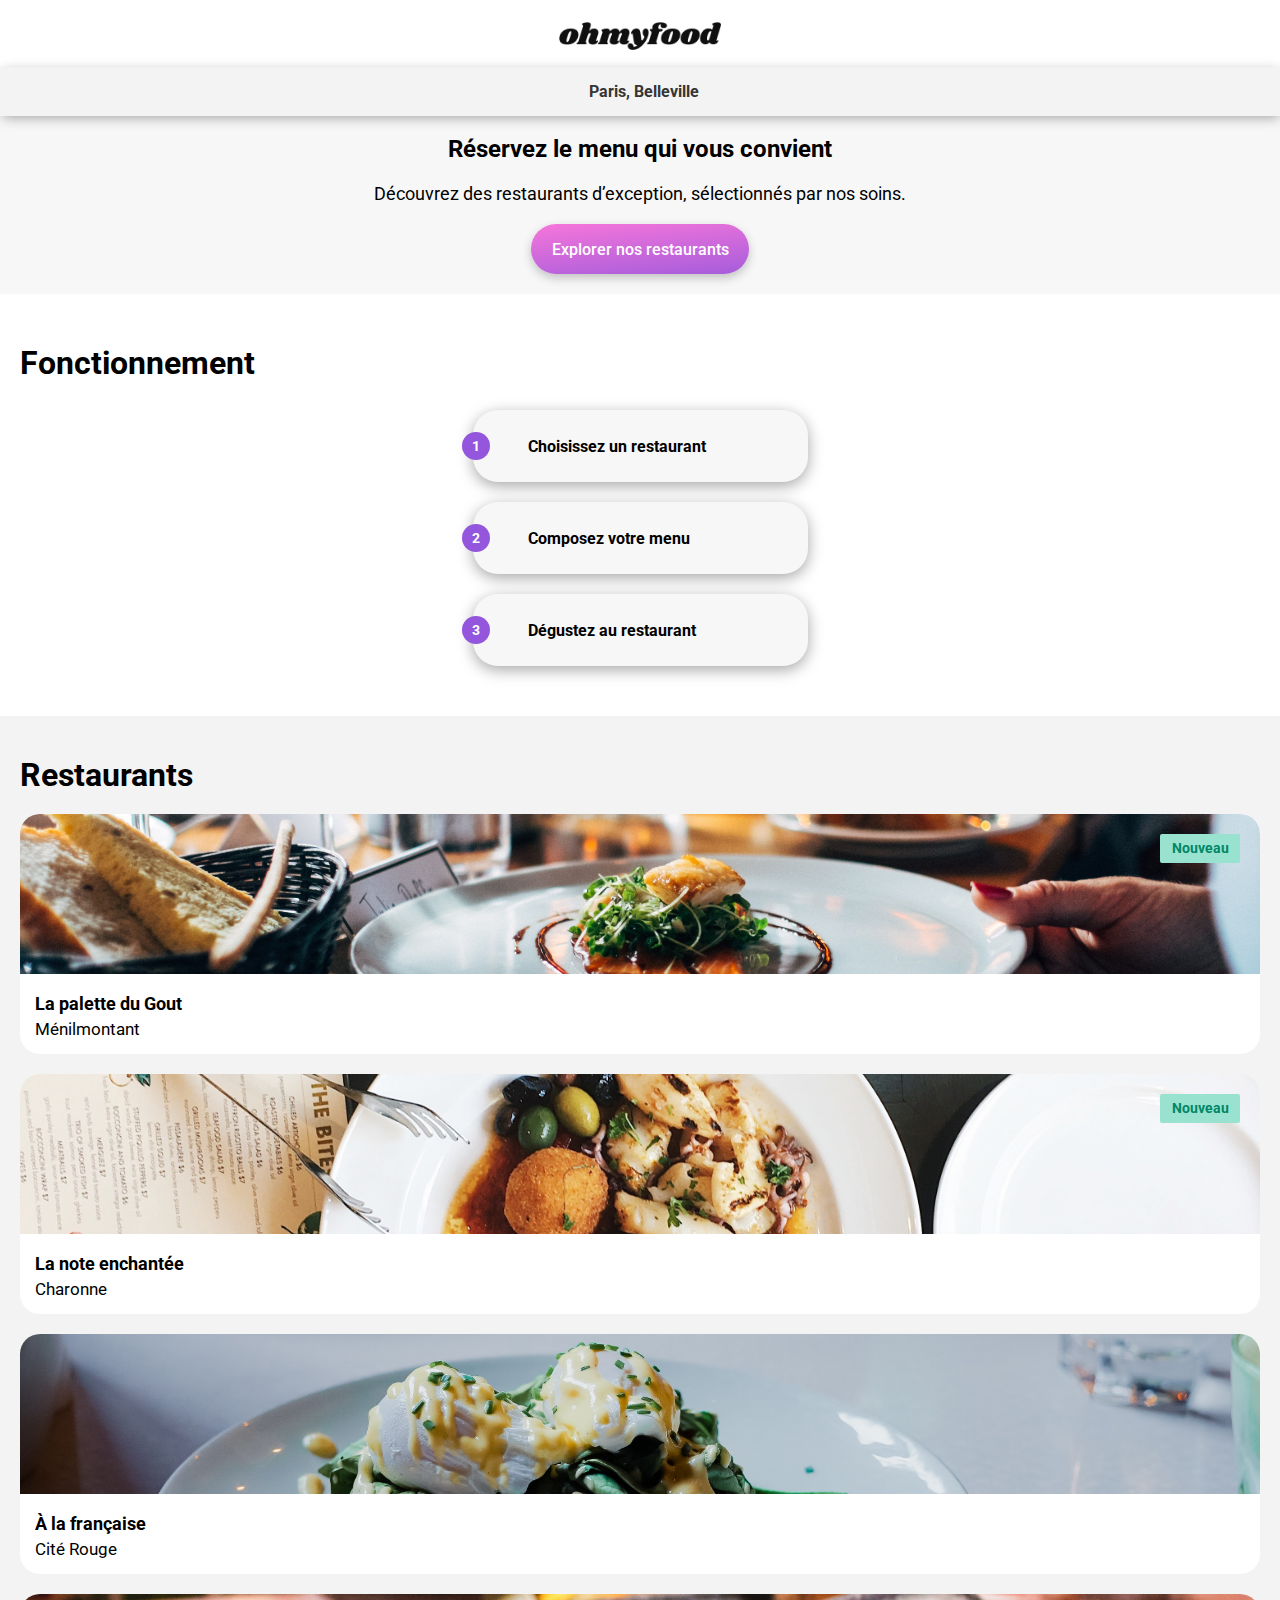
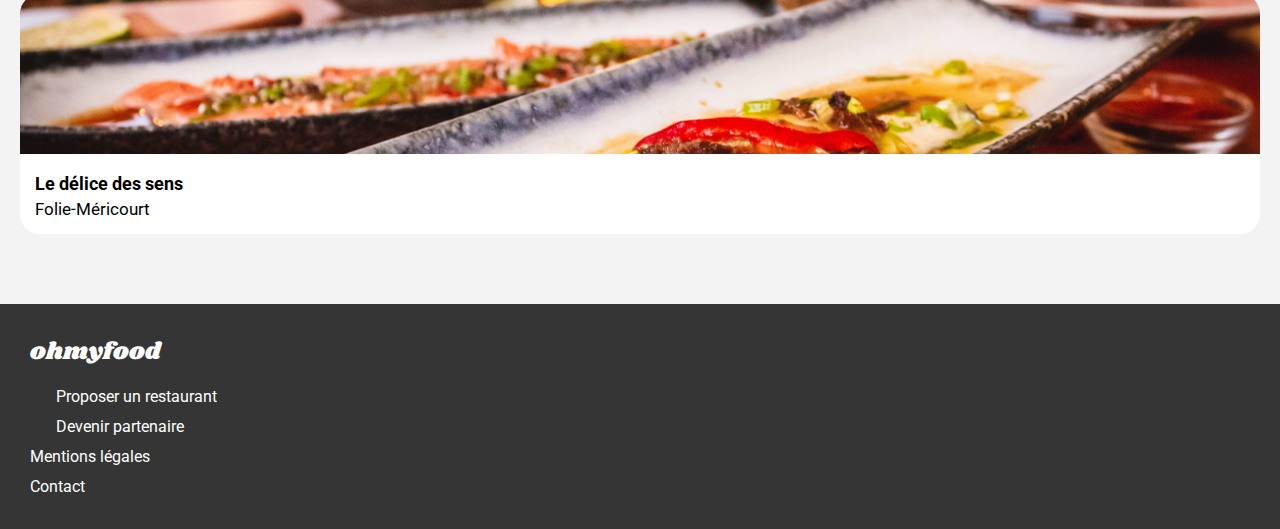
==== index.html @ 86fee74d "Ajout effet checkbox sur les coeurs" ====
<!DOCTYPE html>
<html lang="fr">

<head>
    <meta charset="UTF-8">
    <meta name="viewport" content="width=device-width, initial-scale=1.0">
    <link rel="stylesheet" href="/sass/style.css">
    <title>Accueil - Ohmyfood</title>
    <link rel="preconnect" href="https://fonts.googleapis.com">
    <link rel="preconnect" href="https://fonts.gstatic.com" crossorigin>
    <link href="https://fonts.googleapis.com/css2?family=Raleway:wght@400;500;700&display=swap" rel="stylesheet">
    <link href="https://fonts.googleapis.com/css2?family=Roboto:wght@400;500;700&display=swap" rel="stylesheet">
    <link href="https://fonts.googleapis.com/css2?family=Shrikhand&display=swap" rel="stylesheet">
    <link rel="stylesheet" href="https://cdnjs.cloudflare.com/ajax/libs/font-awesome/6.2.1/css/all.min.css"
          integrity="sha512-MV7K8+y+gLIBoVD59lQIYicR65iaqukzvf/nwasF0nqhPay5w/9lJmVM2hMDcnK1OnMGCdVK+iQrJ7lzPJQd1w=="
          crossorigin="anonymous" referrerpolicy="no-referrer">
</head>

<body>
    <header>
        <div class="header__logo">
            <img src="/assets/images/logo/ohmyfood.png" alt="Logo OhMyFood">
        </div>
        <div class="header__location">
            <i class="fas fa-map-marker-alt"></i>
            <p>Paris, Belleville</p>
        </div>
    </header>

    <main>
        <div class="main__presentation">
            <section>
                <h1>Réservez le menu qui vous convient</h1>
                <p>Découvrez des restaurants d’exception, sélectionnés par nos soins.</p>
                <button class="button">Explorer nos restaurants</button>
            </section>
        </div>

        <div class="main-fonctionnement">
            <section>
                <h1 class="main-fonctionnement__h1">Fonctionnement</h1>
                <div class="main-fonctionnement__cards">
                    <div class="main-fonctionnement__card">
                        <div class="circle">1</div>
                        <i class="fas fa-mobile-alt"></i>
                        Choisissez un restaurant
                    </div>
                    <div class="main-fonctionnement__card">
                        <div class="circle">2</div>
                        <i class="fas fa-list-ul"></i>
                        Composez votre menu
                    </div>
                    <div class="main-fonctionnement__card">
                        <div class="circle">3</div>
                        <i class="fas fa-store"></i>
                        Dégustez au restaurant
                    </div>
                </div>
            </section>
        </div>

        <div class="main-restaurants">
            <section>
                <h1 class="main-restaurants__h1">Restaurants</h1>
                <div class="main-restaurants__cards">
        
                    <!-- Carte 1 -->
                    <div class="main-restaurants__card">
                        <img class="main-restaurants__img"
                             src="/assets/images/restaurants/jay-wennington-N_Y88TWmGwA-unsplash.jpg"
                             alt="La palette du Gout">
                        <div class="main-restaurants__text">
                            <h2>La palette du Gout</h2>
                            <p>Ménilmontant</p>
                            <div class="main-restaurants__heart">
                                <input type="checkbox" id="heart1" class="heart-checkbox">
                                <label for="heart1">
                                    <i class="fa-regular fa-heart heart-empty"></i>
                                    <i class="fa-solid fa-heart heart-full"></i>
                                </label>
                            </div>
                        </div>
                        <div class="main-restaurants__new">
                            Nouveau
                        </div>
                    </div>
        
                    <!-- Carte 2 -->
                    <div class="main-restaurants__card">
                        <img class="main-restaurants__img"
                             src="/assets/images/restaurants/stil-u2Lp8tXIcjw-unsplash.jpg"
                             alt="La note enchantée">
                        <div class="main-restaurants__text">
                            <h2>La note enchantée</h2>
                            <p>Charonne</p>
                            <div class="main-restaurants__heart">
                                <input type="checkbox" id="heart2" class="heart-checkbox">
                                <label for="heart2">
                                    <i class="fa-regular fa-heart heart-empty"></i>
                                    <i class="fa-solid fa-heart heart-full"></i>
                                </label>
                            </div>
                        </div>
                        <div class="main-restaurants__new">
                            Nouveau
                        </div>
                    </div>
        
                    <!-- Carte 3 -->
                    <div class="main-restaurants__card">
                        <img class="main-restaurants__img"
                             src="/assets/images/restaurants/toa-heftiba-DQKerTsQwi0-unsplash.jpg"
                             alt="À la française">
                        <div class="main-restaurants__text">
                            <h2>À la française</h2>
                            <p>Cité Rouge</p>
                            <div class="main-restaurants__heart">
                                <input type="checkbox" id="heart3" class="heart-checkbox">
                                <label for="heart3">
                                    <i class="fa-regular fa-heart heart-empty"></i>
                                    <i class="fa-solid fa-heart heart-full"></i>
                                </label>
                            </div>
                        </div>
                    </div>
        
                    <!-- Carte 4 -->
                    <div class="main-restaurants__card">
                        <img class="main-restaurants__img"
                             src="/assets/images/restaurants/louis-hansel-shotsoflouis-qNBGVyOCY8Q-unsplash.jpg"
                             alt="Le délice des sens">
                        <div class="main-restaurants__text">
                            <h2>Le délice des sens</h2>
                            <p>Folie-Méricourt</p>
                            <div class="main-restaurants__heart">
                                <input type="checkbox" id="heart4" class="heart-checkbox">
                                <label for="heart4">
                                    <i class="fa-regular fa-heart heart-empty"></i>
                                    <i class="fa-solid fa-heart heart-full"></i>
                                </label>
                            </div>
                        </div>
                    </div>
        
                </div>
            </section>
        </div>
        
        
        </div>
    </main>

    <footer>
        <div class="footer-container">
            <h3 class="footer-title">ohmyfood</h3>
            <a href="#"><i class="footer__icon fas fa-utensils"></i>Proposer un restaurant</a>
            <a href="#"><i class="footer__icon fas fa-hands-helping"></i>Devenir partenaire</a>
            <a href="#">Mentions légales</a>
            <a href="mailto:contact@ohmyfood.com">Contact</a>
        </div>
    </footer>

</body>

</html>
---- sass/style.css ----
* {
  font-family: "Roboto", sans-serif;
  box-sizing: border-box;
  margin: 0;
  padding: 0;
}

body {
  background-color: #ffffff;
}

header {
  background-color: #ffffff;
  display: flex;
  justify-content: center;
  align-items: center;
  height: 100px;
  flex-direction: column;
  margin-top: 15px;
}
header .header__logo img {
  width: 162px;
  height: 44px;
  -o-object-fit: contain;
     object-fit: contain;
  margin-bottom: 5px;
}
header .header__location {
  background-color: #F3F3F3;
  text-align: center;
  padding: 15px 0;
  width: 100%;
  box-shadow: 1px 3px 12px -2px rgba(0, 0, 0, 0.38);
  gap: 8px;
  display: flex;
  justify-content: center;
  align-items: center;
}
header .header__location i {
  font-size: 18px;
  color: #353535;
}
header .header__location p {
  font-size: 16px;
  font-weight: bold;
  color: #353535;
}

main {
  background-color: rgb(247, 247, 247);
}
main .main__presentation {
  display: flex;
  justify-content: center;
  align-items: center;
  height: 100%;
  text-align: center;
  padding: 20px;
}
main .main__presentation section {
  max-width: 600px;
}
main .main__presentation section h1 {
  font-size: 24px;
  margin-bottom: 20px;
}
main .main__presentation section p {
  font-size: 18px;
  margin-bottom: 20px;
}

.button {
  width: 218px;
  height: 50px;
  border: none;
  box-shadow: 0px 4px 10px 0px rgba(36, 36, 36, 0.251);
  font-size: 16px;
  font-weight: 500;
  line-height: 19px;
  color: #FFFFFF;
  background: linear-gradient(-185.33deg, #FF79DA -11.44%, #9356DC 123.93%);
  border-radius: 25px;
}
.button:hover {
  background: linear-gradient(-185deg, #FF79DA 20.74%, #9356DC 120%);
  box-shadow: 0px 4px 15px 0px rgba(0, 0, 0, 0.349);
}

.main-fonctionnement {
  background-color: #ffffff;
  padding-top: 50px;
}
.main-fonctionnement__h1 {
  margin-left: auto;
  padding-left: 20px;
}
.main-fonctionnement__cards {
  display: flex;
  flex-direction: column;
  text-align: center;
  padding-top: 18px;
  padding-bottom: 40px;
  display: flex;
  justify-content: center;
  align-items: center;
}
.main-fonctionnement__card {
  width: 335px;
  height: 72px;
  background-color: rgb(247, 247, 247);
  margin: 10px;
  box-shadow: 0px 4px 15px 0px rgba(0, 0, 0, 0.349);
  font-size: 16px;
  font-weight: bold;
  text-align: start;
  display: flex;
  align-items: center;
  padding: 0 35px;
  border-radius: 25px;
  position: relative;
}
.main-fonctionnement__card:hover i {
  color: #9356DC;
  transition: transform 0.3s ease, color 0.3s ease;
}
.main-fonctionnement .circle {
  width: 28px;
  height: 28px;
  border-radius: 50%;
  background-color: #9356DC;
  color: #ffffff;
  display: flex;
  justify-content: center;
  align-items: center;
  font-size: 14px;
  font-weight: bold;
  position: absolute;
  left: -11px;
}
.main-fonctionnement i {
  color: #7E7E7E;
  padding-right: 20px;
}

.main-restaurants {
  background-color: #F3F3F3;
  padding-bottom: 70px;
  padding-top: 40px;
  display: flex;
  justify-content: center;
  align-items: center;
  flex-direction: column;
}
.main-restaurants section {
  width: 100%;
}
.main-restaurants__h1 {
  padding-left: 20px;
  margin-bottom: 20px;
}
.main-restaurants__cards {
  display: flex;
  flex-direction: column;
  gap: 20px;
  width: 100%;
  padding: 0 20px;
}
.main-restaurants__card {
  background-color: #ffffff;
  border-radius: 20px;
  width: 100%;
  position: relative;
}
.main-restaurants__img {
  width: 100%;
  height: 160px;
  border-radius: 20px 20px 0 0;
  -o-object-fit: cover;
     object-fit: cover;
}
.main-restaurants__text {
  padding: 15px;
  text-align: start;
  position: relative;
}
.main-restaurants__text h2 {
  font-size: 18px;
  margin-bottom: 5px;
  font-weight: bold;
}
.main-restaurants__text p {
  font-size: 17px;
}
.main-restaurants__heart {
  position: absolute;
  top: 20px;
  right: 20px;
}
.main-restaurants__heart input[type=checkbox] {
  display: none;
}
.main-restaurants__heart label {
  font-size: 30px;
  cursor: pointer;
  position: relative;
}
.main-restaurants__heart .heart-empty {
  color: #000000;
}
.main-restaurants__heart .heart-full {
  background: linear-gradient(193.33deg, #9356DC -11.44%, #FF79DA 123.93%);
  -webkit-background-clip: text;
          background-clip: text;
  color: transparent;
  display: none;
}
.main-restaurants__heart input[type=checkbox]:checked + label .heart-empty {
  display: none;
}
.main-restaurants__heart input[type=checkbox]:checked + label .heart-full {
  display: inline;
}
.main-restaurants__new {
  background-color: #99E2D0;
  color: #008766;
  width: 80px;
  height: 29px;
  position: absolute;
  right: 20px;
  top: 20px;
  border-radius: 2px;
  text-align: center;
  line-height: 29px;
  font-size: 14px;
  font-weight: bold;
}

footer {
  background-color: #353535;
  padding: 30px;
}
footer .footer-container {
  display: flex;
  flex-direction: column;
  align-items: flex-start;
  gap: 5px;
}
footer .footer-title {
  font-family: "Shrikhand", serif;
  color: #ffffff;
  font-weight: lighter;
  font-size: 24px;
  margin-bottom: 10px;
}
footer a {
  display: flex;
  align-items: center;
  color: #ffffff;
  text-decoration: none;
  font-size: 16px;
  margin: 3px 0;
}
footer a .footer__icon {
  font-size: 14px;
  margin-right: 6px;
  min-width: 20px;
  text-align: center;
}/*# sourceMappingURL=style.css.map */
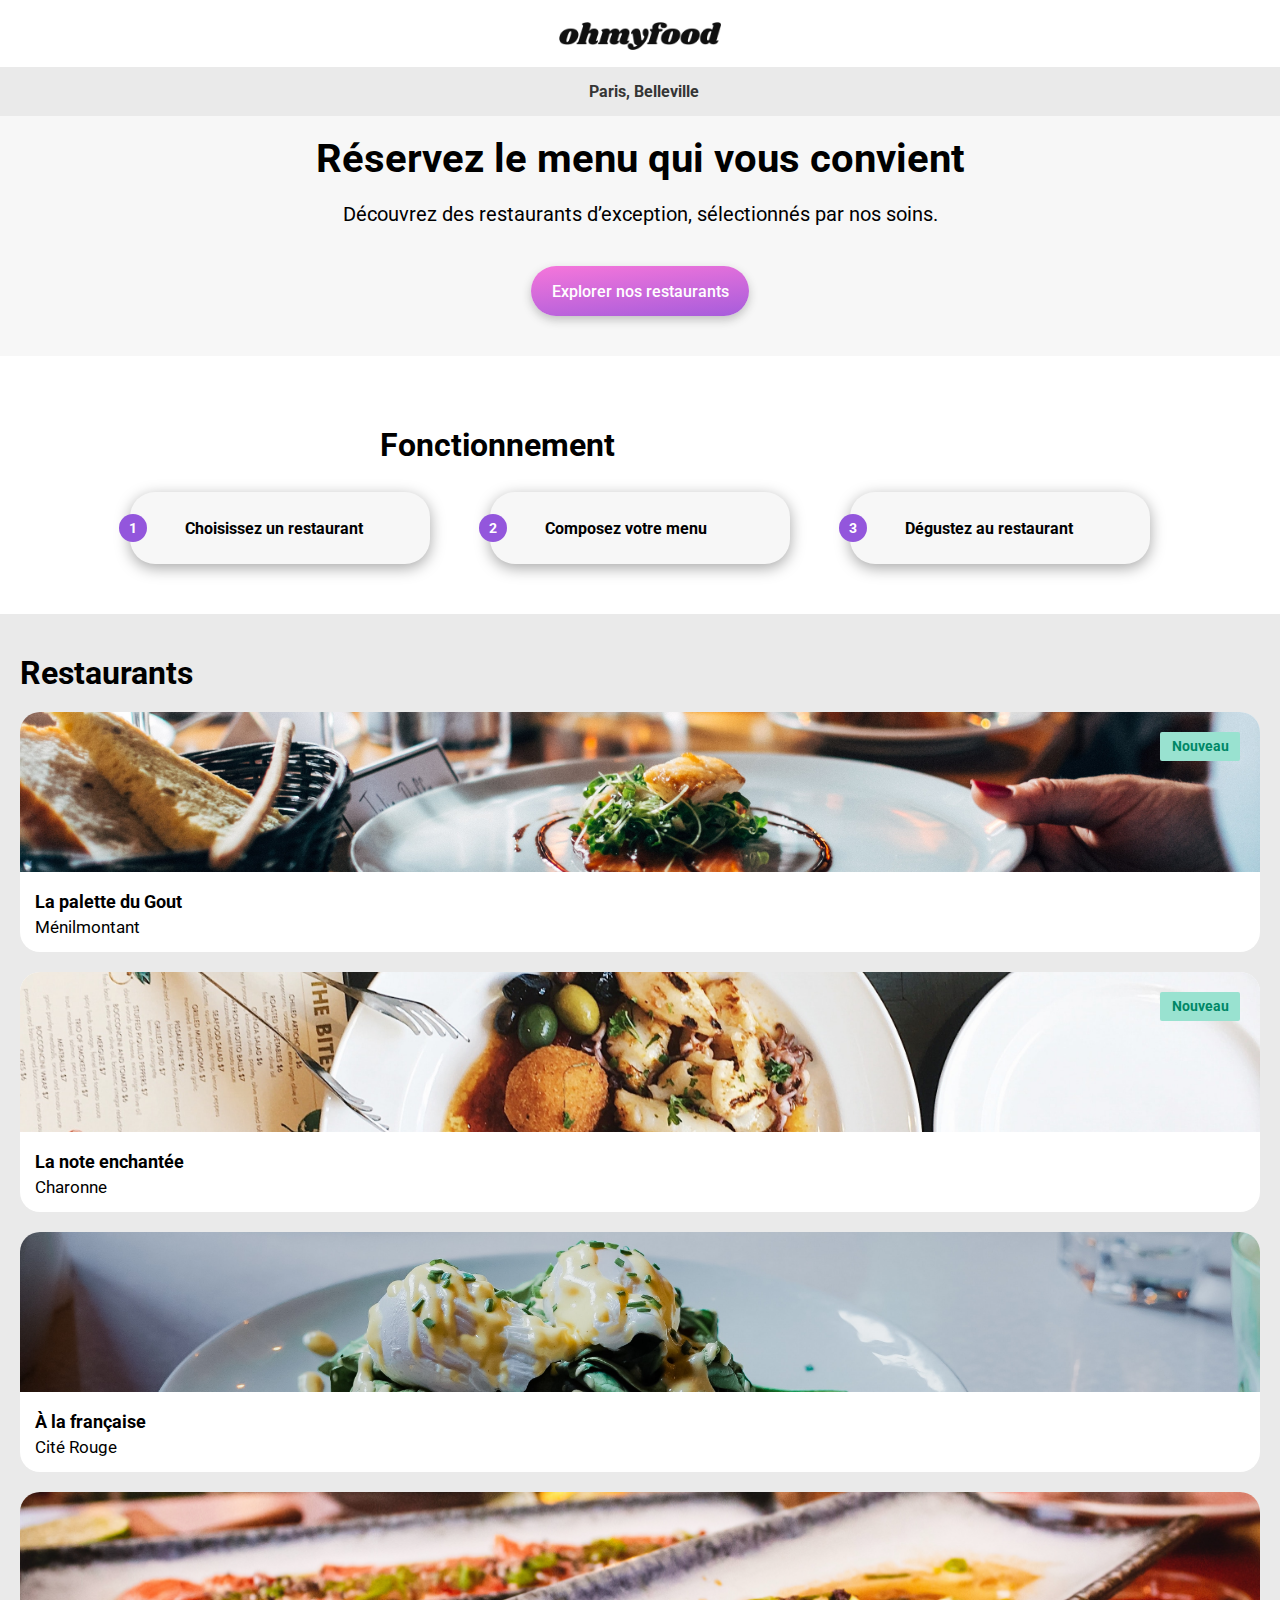
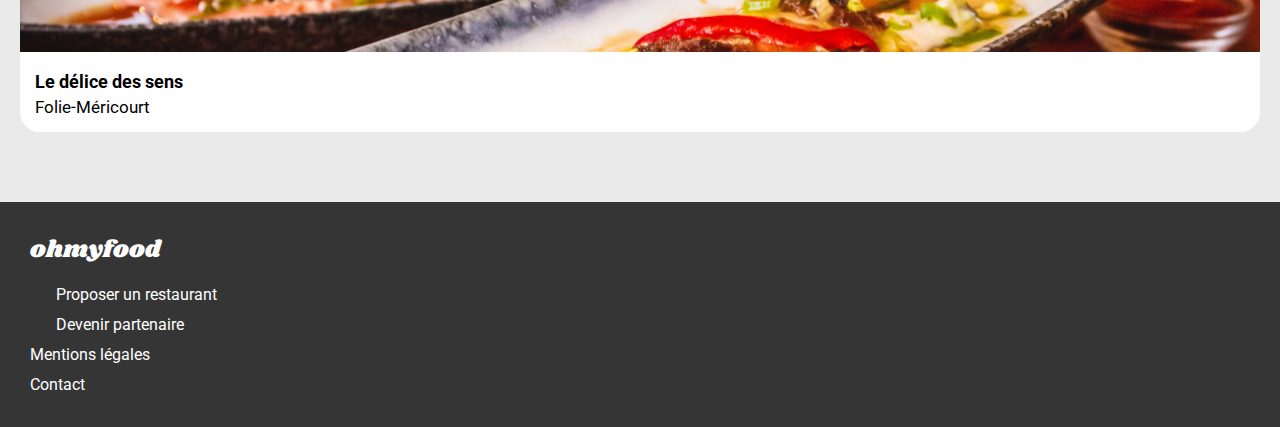
==== commit dd09fdd2: "responsive section fonctionnement" ====
--- a/index.html
+++ b/index.html
@@ -17,6 +17,7 @@
 </head>
 
 <body>
+    
     <header>
         <div class="header__logo">
             <img src="/assets/images/logo/ohmyfood.png" alt="Logo OhMyFood">
@@ -146,8 +147,6 @@
             </section>
         </div>
         
-        
-        </div>
     </main>
 
     <footer>
@@ -160,6 +159,7 @@
         </div>
     </footer>
 
+
 </body>
 
 </html>
--- a/sass/style.css
+++ b/sass/style.css
@@ -26,7 +26,7 @@
   margin-bottom: 5px;
 }
 header .header__location {
-  background-color: #F3F3F3;
+  background-color: #EAEAEA;
   text-align: center;
   padding: 15px 0;
   width: 100%;
@@ -45,6 +45,11 @@
   font-weight: bold;
   color: #353535;
 }
+@media screen and (min-width: 1024px) {
+  header .header__location {
+    box-shadow: none;
+  }
+}
 
 main {
   background-color: rgb(247, 247, 247);
@@ -68,8 +73,21 @@
   font-size: 18px;
   margin-bottom: 20px;
 }
-
-.button {
+@media screen and (min-width: 1024px) {
+  main .main__presentation section {
+    max-width: 100%;
+    padding-bottom: 20px;
+  }
+  main .main__presentation section h1 {
+    font-size: 40px;
+    white-space: nowrap;
+  }
+  main .main__presentation section p {
+    font-size: 20px;
+    padding-bottom: 20px;
+  }
+}
+main .button {
   width: 218px;
   height: 50px;
   border: none;
@@ -81,20 +99,33 @@
   background: linear-gradient(-185.33deg, #FF79DA -11.44%, #9356DC 123.93%);
   border-radius: 25px;
 }
-.button:hover {
+main .button:hover {
   background: linear-gradient(-185deg, #FF79DA 20.74%, #9356DC 120%);
   box-shadow: 0px 4px 15px 0px rgba(0, 0, 0, 0.349);
 }
-
-.main-fonctionnement {
+main .main-fonctionnement {
   background-color: #ffffff;
   padding-top: 50px;
 }
-.main-fonctionnement__h1 {
+@media screen and (min-width: 1024px) {
+  main .main-fonctionnement {
+    padding: 35px 120px 0;
+    display: flex;
+    flex-direction: column;
+  }
+}
+main .main-fonctionnement__h1 {
   margin-left: auto;
   padding-left: 20px;
 }
-.main-fonctionnement__cards {
+@media screen and (min-width: 1024px) {
+  main .main-fonctionnement__h1 {
+    padding-left: 260px;
+    align-self: flex-start;
+    padding-top: 35px;
+  }
+}
+main .main-fonctionnement__cards {
   display: flex;
   flex-direction: column;
   text-align: center;
@@ -104,7 +135,14 @@
   justify-content: center;
   align-items: center;
 }
-.main-fonctionnement__card {
+@media screen and (min-width: 1024px) {
+  main .main-fonctionnement__cards {
+    flex-direction: row;
+    gap: 40px;
+    align-items: flex-start;
+  }
+}
+main .main-fonctionnement__card {
   width: 335px;
   height: 72px;
   background-color: rgb(247, 247, 247);
@@ -119,11 +157,11 @@
   border-radius: 25px;
   position: relative;
 }
-.main-fonctionnement__card:hover i {
+main .main-fonctionnement__card:hover i {
   color: #9356DC;
   transition: transform 0.3s ease, color 0.3s ease;
 }
-.main-fonctionnement .circle {
+main .main-fonctionnement .circle {
   width: 28px;
   height: 28px;
   border-radius: 50%;
@@ -137,13 +175,12 @@
   position: absolute;
   left: -11px;
 }
-.main-fonctionnement i {
+main .main-fonctionnement i {
   color: #7E7E7E;
   padding-right: 20px;
 }
-
-.main-restaurants {
-  background-color: #F3F3F3;
+main .main-restaurants {
+  background-color: #EAEAEA;
   padding-bottom: 70px;
   padding-top: 40px;
   display: flex;
@@ -151,76 +188,76 @@
   align-items: center;
   flex-direction: column;
 }
-.main-restaurants section {
-  width: 100%;
-}
-.main-restaurants__h1 {
+main .main-restaurants section {
+  width: 100%;
+}
+main .main-restaurants__h1 {
   padding-left: 20px;
   margin-bottom: 20px;
 }
-.main-restaurants__cards {
+main .main-restaurants__cards {
   display: flex;
   flex-direction: column;
   gap: 20px;
   width: 100%;
   padding: 0 20px;
 }
-.main-restaurants__card {
+main .main-restaurants__card {
   background-color: #ffffff;
   border-radius: 20px;
   width: 100%;
   position: relative;
 }
-.main-restaurants__img {
+main .main-restaurants__img {
   width: 100%;
   height: 160px;
   border-radius: 20px 20px 0 0;
   -o-object-fit: cover;
      object-fit: cover;
 }
-.main-restaurants__text {
+main .main-restaurants__text {
   padding: 15px;
   text-align: start;
   position: relative;
 }
-.main-restaurants__text h2 {
+main .main-restaurants__text h2 {
   font-size: 18px;
   margin-bottom: 5px;
   font-weight: bold;
 }
-.main-restaurants__text p {
+main .main-restaurants__text p {
   font-size: 17px;
 }
-.main-restaurants__heart {
+main .main-restaurants__heart {
   position: absolute;
   top: 20px;
   right: 20px;
 }
-.main-restaurants__heart input[type=checkbox] {
+main .main-restaurants__heart input[type=checkbox] {
   display: none;
 }
-.main-restaurants__heart label {
+main .main-restaurants__heart label {
   font-size: 30px;
   cursor: pointer;
   position: relative;
 }
-.main-restaurants__heart .heart-empty {
+main .main-restaurants__heart .heart-empty {
   color: #000000;
 }
-.main-restaurants__heart .heart-full {
+main .main-restaurants__heart .heart-full {
   background: linear-gradient(193.33deg, #9356DC -11.44%, #FF79DA 123.93%);
   -webkit-background-clip: text;
           background-clip: text;
   color: transparent;
   display: none;
 }
-.main-restaurants__heart input[type=checkbox]:checked + label .heart-empty {
+main .main-restaurants__heart input[type=checkbox]:checked + label .heart-empty {
   display: none;
 }
-.main-restaurants__heart input[type=checkbox]:checked + label .heart-full {
+main .main-restaurants__heart input[type=checkbox]:checked + label .heart-full {
   display: inline;
 }
-.main-restaurants__new {
+main .main-restaurants__new {
   background-color: #99E2D0;
   color: #008766;
   width: 80px;
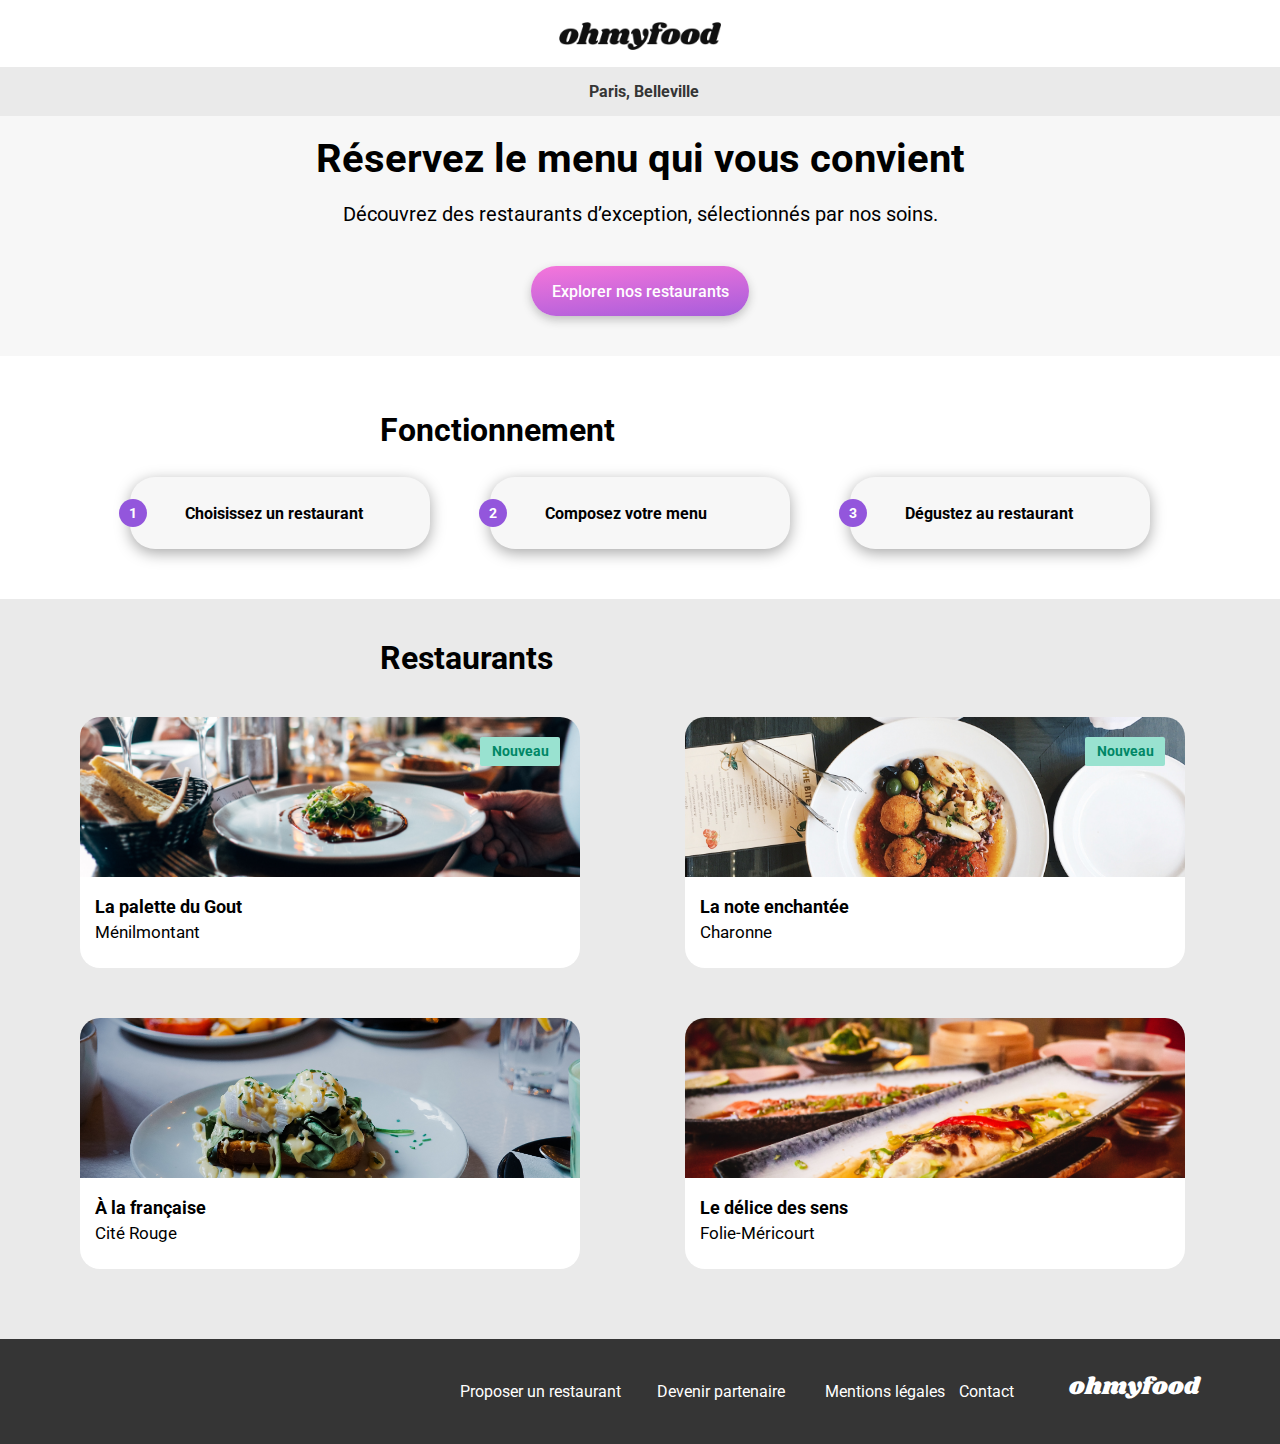
==== commit a631073f: "Ajout de la page restaurant" ====
--- a/index.html
+++ b/index.html
@@ -66,6 +66,7 @@
                 <div class="main-restaurants__cards">
         
                     <!-- Carte 1 -->
+                     <a href="/restaurants/la-palette-du-gout.html">
                     <div class="main-restaurants__card">
                         <img class="main-restaurants__img"
                              src="/assets/images/restaurants/jay-wennington-N_Y88TWmGwA-unsplash.jpg"
@@ -85,6 +86,7 @@
                             Nouveau
                         </div>
                     </div>
+                </a>
         
                     <!-- Carte 2 -->
                     <div class="main-restaurants__card">
@@ -152,12 +154,13 @@
     <footer>
         <div class="footer-container">
             <h3 class="footer-title">ohmyfood</h3>
-            <a href="#"><i class="footer__icon fas fa-utensils"></i>Proposer un restaurant</a>
-            <a href="#"><i class="footer__icon fas fa-hands-helping"></i>Devenir partenaire</a>
-            <a href="#">Mentions légales</a>
-            <a href="mailto:contact@ohmyfood.com">Contact</a>
+            <a href="#" class="footer-link restaurant"><i class="footer__icon fas fa-utensils"></i>Proposer un restaurant</a>
+            <a href="#" class="footer-link partner"><i class="footer__icon fas fa-hands-helping"></i>Devenir partenaire</a>
+            <a href="#" class="footer-link legal">Mentions légales</a>
+            <a href="mailto:contact@ohmyfood.com" class="footer-link contact">Contact</a>
         </div>
     </footer>
+    
 
 
 </body>
--- a/sass/style.css
+++ b/sass/style.css
@@ -109,7 +109,7 @@
 }
 @media screen and (min-width: 1024px) {
   main .main-fonctionnement {
-    padding: 35px 120px 0;
+    padding: 20px 120px 0;
     display: flex;
     flex-direction: column;
   }
@@ -191,22 +191,51 @@
 main .main-restaurants section {
   width: 100%;
 }
+main .main-restaurants a {
+  text-decoration: none;
+  color: inherit;
+}
 main .main-restaurants__h1 {
   padding-left: 20px;
   margin-bottom: 20px;
 }
+@media screen and (min-width: 1024px) {
+  main .main-restaurants__h1 {
+    padding-left: 380px;
+    padding-bottom: 20px;
+  }
+}
 main .main-restaurants__cards {
   display: flex;
   flex-direction: column;
   gap: 20px;
   width: 100%;
+  max-width: 1200px;
+  margin: 0 auto;
   padding: 0 20px;
+}
+@media screen and (min-width: 1024px) {
+  main .main-restaurants__cards {
+    display: grid;
+    grid-template-columns: repeat(2, 1fr);
+    gap: 50px;
+    margin: 0 auto;
+    padding: 0;
+    max-width: 1200px;
+    padding-left: 40px;
+  }
 }
 main .main-restaurants__card {
   background-color: #ffffff;
   border-radius: 20px;
   width: 100%;
   position: relative;
+}
+@media screen and (min-width: 1024px) {
+  main .main-restaurants__card {
+    width: 500px;
+    height: 251px;
+  }
 }
 main .main-restaurants__img {
   width: 100%;
@@ -282,6 +311,12 @@
   align-items: flex-start;
   gap: 5px;
 }
+@media screen and (min-width: 1024px) {
+  footer .footer-container {
+    flex-direction: row;
+    justify-content: end;
+  }
+}
 footer .footer-title {
   font-family: "Shrikhand", serif;
   color: #ffffff;
@@ -289,7 +324,14 @@
   font-size: 24px;
   margin-bottom: 10px;
 }
-footer a {
+@media screen and (min-width: 1024px) {
+  footer .footer-title {
+    order: 4;
+    padding-left: 50px;
+    padding-right: 50px;
+  }
+}
+footer .footer-link {
   display: flex;
   align-items: center;
   color: #ffffff;
@@ -297,7 +339,21 @@
   font-size: 16px;
   margin: 3px 0;
 }
-footer a .footer__icon {
+@media screen and (min-width: 1024px) {
+  footer .footer-link {
+    padding-top: 10px;
+  }
+  footer .footer-link.restaurant, footer .footer-link.partner {
+    padding-right: 5px;
+  }
+  footer .footer-link.legal {
+    padding-left: 30px;
+  }
+  footer .footer-link.contact {
+    padding-left: 9px;
+  }
+}
+footer .footer-link .footer__icon {
   font-size: 14px;
   margin-right: 6px;
   min-width: 20px;
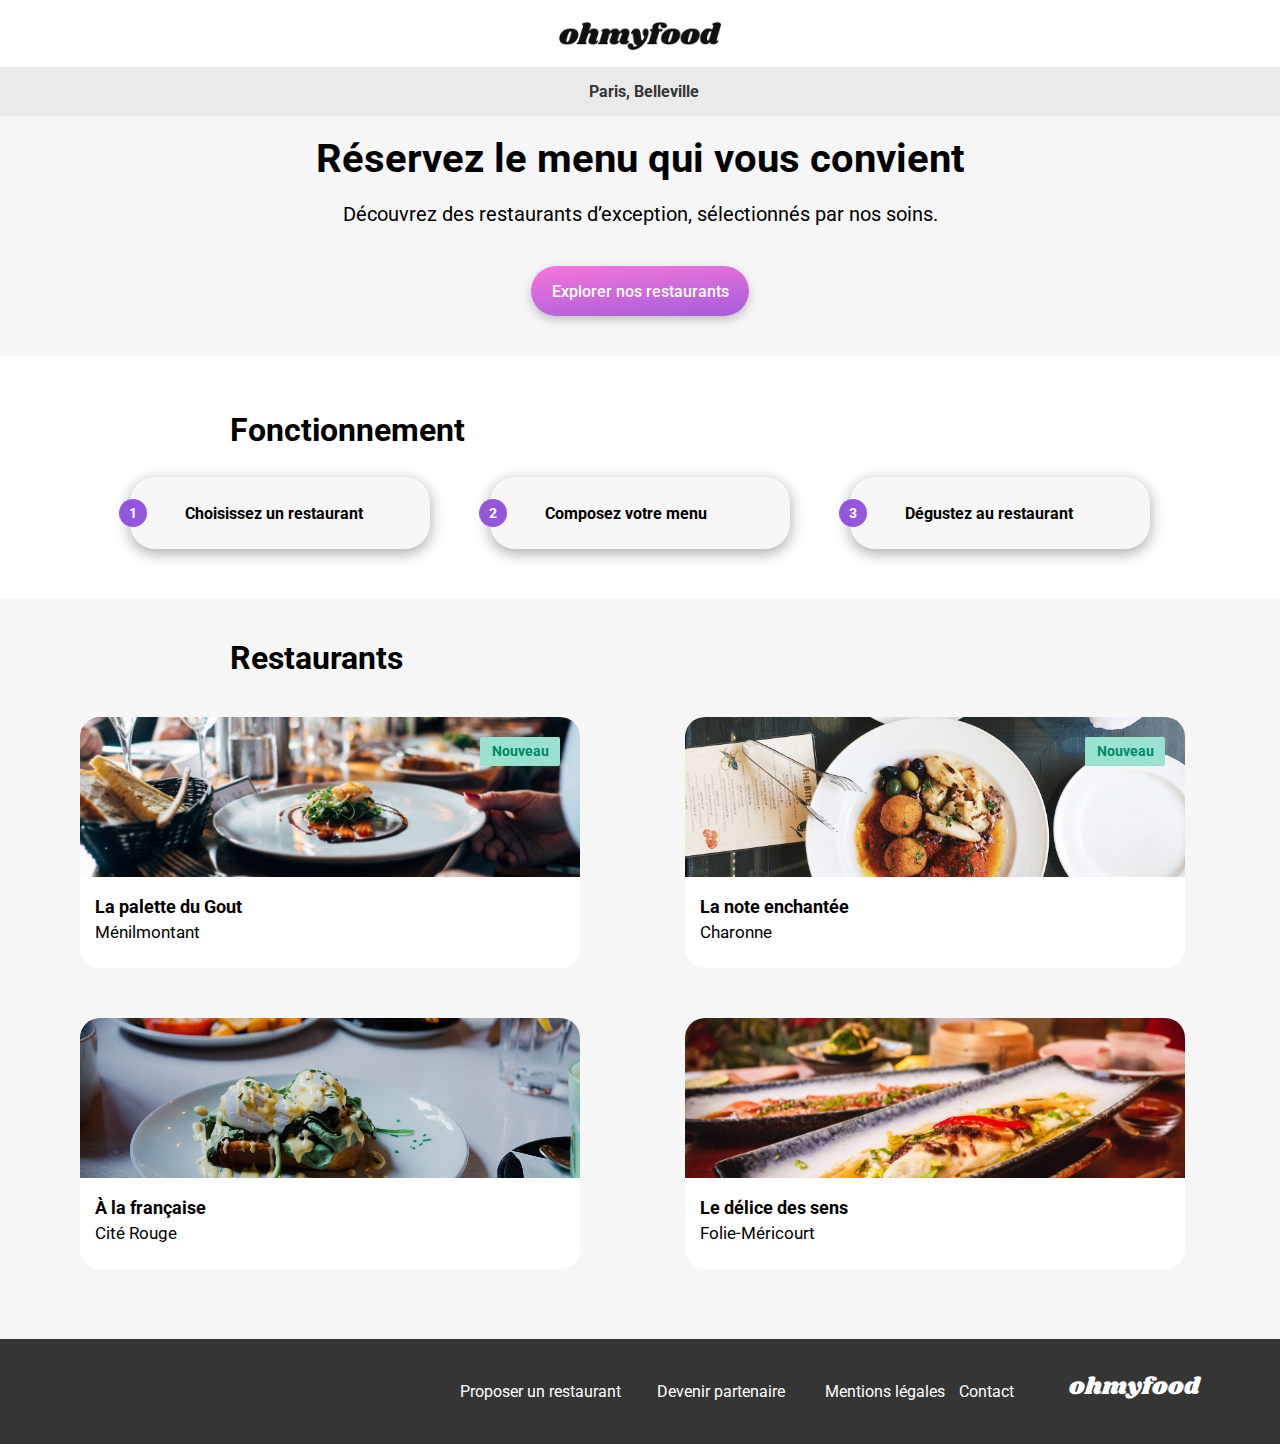
==== commit 96509a66: "suppression class + modif couleur mixin" ====
--- a/index.html
+++ b/index.html
@@ -63,87 +63,97 @@
         <div class="main-restaurants">
             <section>
                 <h1 class="main-restaurants__h1">Restaurants</h1>
+
                 <div class="main-restaurants__cards">
-        
+
                     <!-- Carte 1 -->
-                     <a href="/restaurants/la-palette-du-gout.html">
                     <div class="main-restaurants__card">
-                        <img class="main-restaurants__img"
-                             src="/assets/images/restaurants/jay-wennington-N_Y88TWmGwA-unsplash.jpg"
-                             alt="La palette du Gout">
-                        <div class="main-restaurants__text">
-                            <h2>La palette du Gout</h2>
-                            <p>Ménilmontant</p>
-                            <div class="main-restaurants__heart">
-                                <input type="checkbox" id="heart1" class="heart-checkbox">
-                                <label for="heart1">
-                                    <i class="fa-regular fa-heart heart-empty"></i>
-                                    <i class="fa-solid fa-heart heart-full"></i>
-                                </label>
+                        <a href="/restaurants/la-palette-du-gout.html">
+                            <img class="main-restaurants__img"
+                                 src="/assets/images/restaurants/jay-wennington-N_Y88TWmGwA-unsplash.jpg"
+                                 alt="La palette du Gout">
+                            <div class="main-restaurants__text">
+                                <h2>La palette du Gout</h2>
+                                <p>Ménilmontant</p>
+                                <div class="main-restaurants__heart">
+                                    <input type="checkbox" id="heart1" class="heart-checkbox">
+                                    <label for="heart1">
+                                        <i class="fa-regular fa-heart heart-empty"></i>
+                                        <i class="fa-solid fa-heart heart-full"></i>
+                                    </label>
+                                </div>
                             </div>
-                        </div>
-                        <div class="main-restaurants__new">
-                            Nouveau
-                        </div>
+                            <div class="main-restaurants__new">
+                                Nouveau
+                            </div>
+                        </a>
                     </div>
-                </a>
-        
+                
                     <!-- Carte 2 -->
                     <div class="main-restaurants__card">
-                        <img class="main-restaurants__img"
-                             src="/assets/images/restaurants/stil-u2Lp8tXIcjw-unsplash.jpg"
-                             alt="La note enchantée">
-                        <div class="main-restaurants__text">
-                            <h2>La note enchantée</h2>
-                            <p>Charonne</p>
-                            <div class="main-restaurants__heart">
-                                <input type="checkbox" id="heart2" class="heart-checkbox">
-                                <label for="heart2">
-                                    <i class="fa-regular fa-heart heart-empty"></i>
-                                    <i class="fa-solid fa-heart heart-full"></i>
-                                </label>
+                        <a href="#">
+                            <img class="main-restaurants__img"
+                                 src="/assets/images/restaurants/stil-u2Lp8tXIcjw-unsplash.jpg"
+                                 alt="La note enchantée">
+                            <div class="main-restaurants__text">
+                                <h2>La note enchantée</h2>
+                                <p>Charonne</p>
+                                <div class="main-restaurants__heart">
+                                    <input type="checkbox" id="heart2" class="heart-checkbox">
+                                    <label for="heart2">
+                                        <i class="fa-regular fa-heart heart-empty"></i>
+                                        <i class="fa-solid fa-heart heart-full"></i>
+                                    </label>
+                                </div>
                             </div>
-                        </div>
-                        <div class="main-restaurants__new">
-                            Nouveau
-                        </div>
+                            <div class="main-restaurants__new">
+                                Nouveau
+                            </div>
+                        </a>
                     </div>
-        
+                
                     <!-- Carte 3 -->
                     <div class="main-restaurants__card">
-                        <img class="main-restaurants__img"
-                             src="/assets/images/restaurants/toa-heftiba-DQKerTsQwi0-unsplash.jpg"
-                             alt="À la française">
-                        <div class="main-restaurants__text">
-                            <h2>À la française</h2>
-                            <p>Cité Rouge</p>
-                            <div class="main-restaurants__heart">
-                                <input type="checkbox" id="heart3" class="heart-checkbox">
-                                <label for="heart3">
-                                    <i class="fa-regular fa-heart heart-empty"></i>
-                                    <i class="fa-solid fa-heart heart-full"></i>
-                                </label>
+                        <a href="#">
+                            <img class="main-restaurants__img"
+                                 src="/assets/images/restaurants/toa-heftiba-DQKerTsQwi0-unsplash.jpg"
+                                 alt="À la française">
+                            <div class="main-restaurants__text">
+                                <h2>À la française</h2>
+                                <p>Cité Rouge</p>
+                                <div class="main-restaurants__heart">
+                                    <input type="checkbox" id="heart3" class="heart-checkbox">
+                                    <label for="heart3">
+                                        <i class="fa-regular fa-heart heart-empty"></i>
+                                        <i class="fa-solid fa-heart heart-full"></i>
+                                    </label>
+                                </div>
                             </div>
-                        </div>
+                        </a>
                     </div>
-        
+                
                     <!-- Carte 4 -->
                     <div class="main-restaurants__card">
-                        <img class="main-restaurants__img"
-                             src="/assets/images/restaurants/louis-hansel-shotsoflouis-qNBGVyOCY8Q-unsplash.jpg"
-                             alt="Le délice des sens">
-                        <div class="main-restaurants__text">
-                            <h2>Le délice des sens</h2>
-                            <p>Folie-Méricourt</p>
-                            <div class="main-restaurants__heart">
-                                <input type="checkbox" id="heart4" class="heart-checkbox">
-                                <label for="heart4">
-                                    <i class="fa-regular fa-heart heart-empty"></i>
-                                    <i class="fa-solid fa-heart heart-full"></i>
-                                </label>
+                        <a href="#">
+                            <img class="main-restaurants__img"
+                                 src="/assets/images/restaurants/louis-hansel-shotsoflouis-qNBGVyOCY8Q-unsplash.jpg"
+                                 alt="Le délice des sens">
+                            <div class="main-restaurants__text">
+                                <h2>Le délice des sens</h2>
+                                <p>Folie-Méricourt</p>
+                                <div class="main-restaurants__heart">
+                                    <input type="checkbox" id="heart4" class="heart-checkbox">
+                                    <label for="heart4">
+                                        <i class="fa-regular fa-heart heart-empty"></i>
+                                        <i class="fa-solid fa-heart heart-full"></i>
+                                    </label>
+                                </div>
                             </div>
-                        </div>
+                        </a>
                     </div>
+                    
+                </div>
+                
         
                 </div>
             </section>
--- a/sass/style.css
+++ b/sass/style.css
@@ -51,9 +51,6 @@
   }
 }
 
-main {
-  background-color: rgb(247, 247, 247);
-}
 main .main__presentation {
   display: flex;
   justify-content: center;
@@ -61,6 +58,7 @@
   height: 100%;
   text-align: center;
   padding: 20px;
+  background: #F6F6F6;
 }
 main .main__presentation section {
   max-width: 600px;
@@ -120,7 +118,7 @@
 }
 @media screen and (min-width: 1024px) {
   main .main-fonctionnement__h1 {
-    padding-left: 260px;
+    padding-left: 110px;
     align-self: flex-start;
     padding-top: 35px;
   }
@@ -180,7 +178,7 @@
   padding-right: 20px;
 }
 main .main-restaurants {
-  background-color: #EAEAEA;
+  background-color: #F6F6F6;
   padding-bottom: 70px;
   padding-top: 40px;
   display: flex;
@@ -201,7 +199,7 @@
 }
 @media screen and (min-width: 1024px) {
   main .main-restaurants__h1 {
-    padding-left: 380px;
+    padding-left: 230px;
     padding-bottom: 20px;
   }
 }
@@ -260,7 +258,7 @@
 main .main-restaurants__heart {
   position: absolute;
   top: 20px;
-  right: 20px;
+  right: 40px;
 }
 main .main-restaurants__heart input[type=checkbox] {
   display: none;
@@ -269,22 +267,39 @@
   font-size: 30px;
   cursor: pointer;
   position: relative;
+  display: inline-block;
+  width: 1em;
+  height: 1em;
+}
+main .main-restaurants__heart .heart-empty,
+main .main-restaurants__heart .heart-full {
+  position: absolute;
+  top: 0;
+  left: 0;
+  transition: opacity 0.5s ease, visibility 0.5s ease;
 }
 main .main-restaurants__heart .heart-empty {
   color: #000000;
+  opacity: 1;
+  visibility: visible;
 }
 main .main-restaurants__heart .heart-full {
   background: linear-gradient(193.33deg, #9356DC -11.44%, #FF79DA 123.93%);
   -webkit-background-clip: text;
           background-clip: text;
   color: transparent;
-  display: none;
-}
+  opacity: 0;
+  visibility: hidden;
+}
+main .main-restaurants__heart .heart-full.active,
+main .main-restaurants__heart input[type=checkbox]:checked + label .heart-full {
+  opacity: 1;
+  visibility: visible;
+}
+main .main-restaurants__heart .heart-empty.inactive,
 main .main-restaurants__heart input[type=checkbox]:checked + label .heart-empty {
-  display: none;
-}
-main .main-restaurants__heart input[type=checkbox]:checked + label .heart-full {
-  display: inline;
+  opacity: 0;
+  visibility: hidden;
 }
 main .main-restaurants__new {
   background-color: #99E2D0;
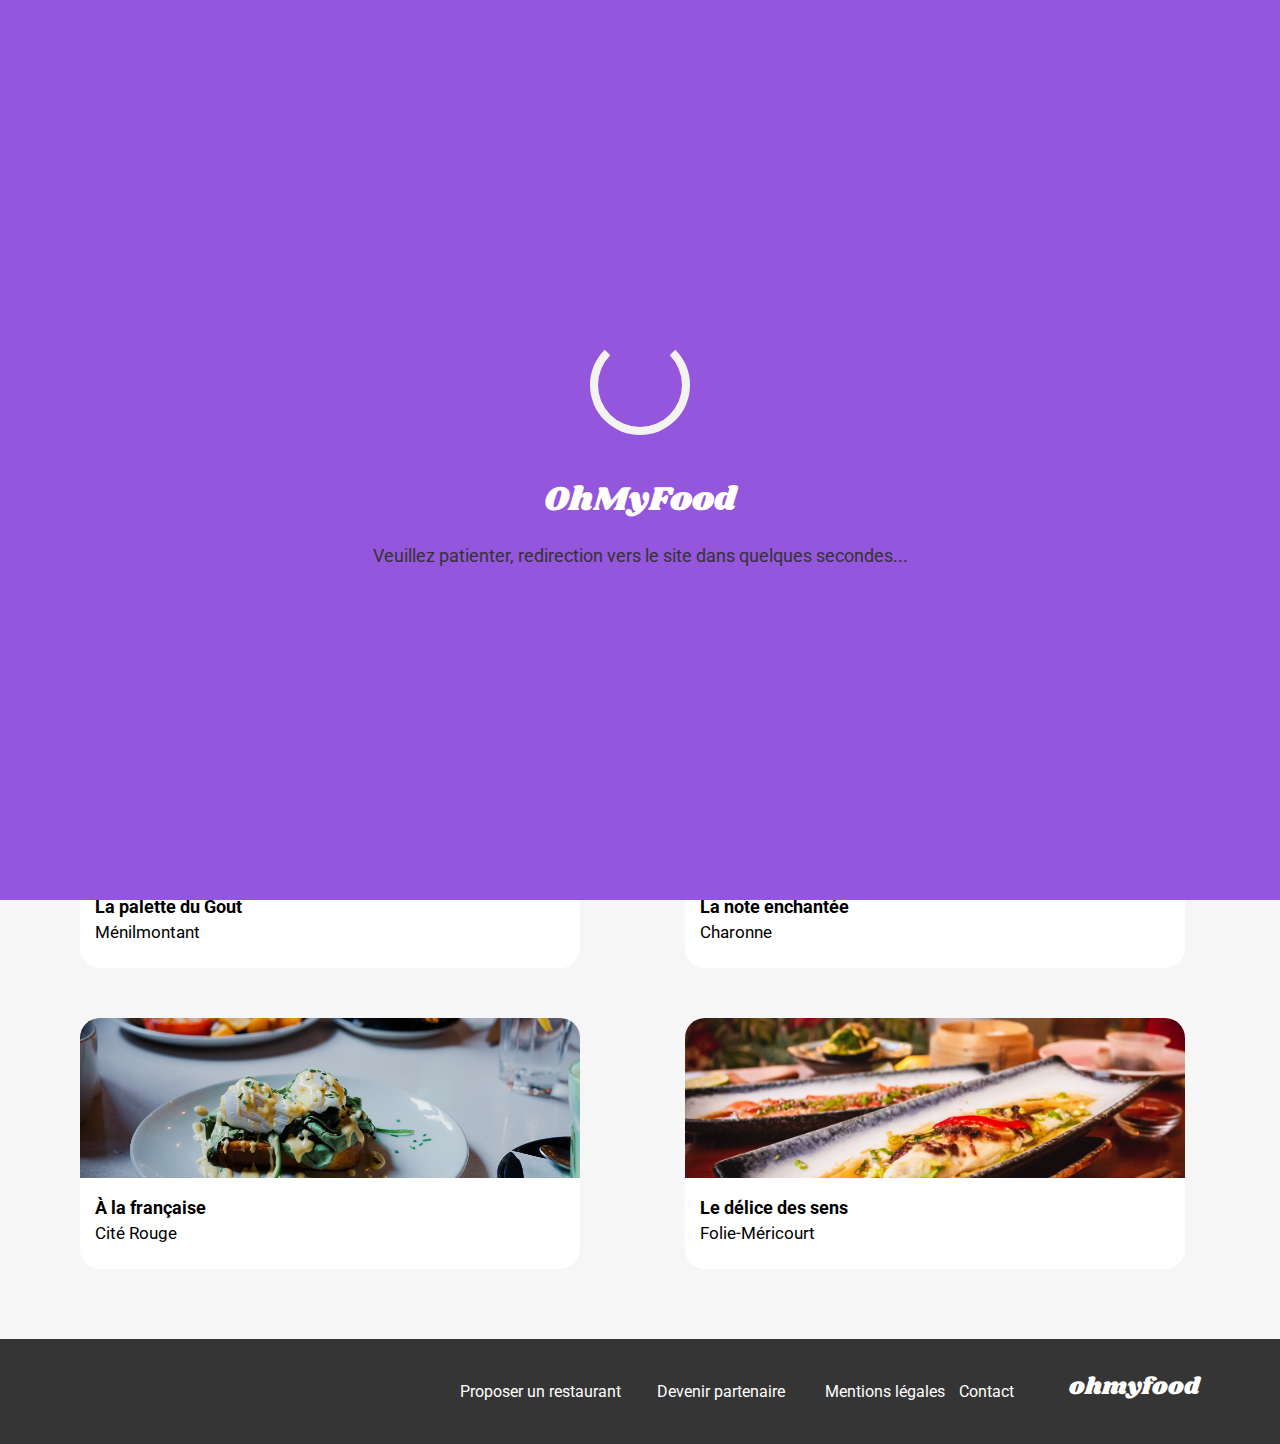
==== commit 35ead69e: "Ajout du loader" ====
--- a/index.html
+++ b/index.html
@@ -17,162 +17,162 @@
 </head>
 
 <body>
+
     
-    <header>
-        <div class="header__logo">
-            <img src="/assets/images/logo/ohmyfood.png" alt="Logo OhMyFood">
-        </div>
-        <div class="header__location">
-            <i class="fas fa-map-marker-alt"></i>
-            <p>Paris, Belleville</p>
-        </div>
-    </header>
+    <div id="loader">
+        <div class="spinner"></div>
+        <div class="loader-text">OhMyFood</div>
+        <div class="redirect-message">Veuillez patienter, redirection vers le site dans quelques secondes...</div>
+    </div>
+    
+    <div id="main-content">
+        <header>
+            <div class="header__logo">
+                <img src="/assets/images/logo/ohmyfood.png" alt="Logo OhMyFood">
+            </div>
+            <div class="header__location">
+                <i class="fas fa-map-marker-alt"></i>
+                <p>Paris, Belleville</p>
+            </div>
+        </header>
 
-    <main>
-        <div class="main__presentation">
-            <section>
-                <h1>Réservez le menu qui vous convient</h1>
-                <p>Découvrez des restaurants d’exception, sélectionnés par nos soins.</p>
-                <button class="button">Explorer nos restaurants</button>
-            </section>
-        </div>
+        <main>
+            <div class="main__presentation">
+                <section>
+                    <h1>Réservez le menu qui vous convient</h1>
+                    <p>Découvrez des restaurants d’exception, sélectionnés par nos soins.</p>
+                    <button class="button">Explorer nos restaurants</button>
+                </section>
+            </div>
 
-        <div class="main-fonctionnement">
-            <section>
-                <h1 class="main-fonctionnement__h1">Fonctionnement</h1>
-                <div class="main-fonctionnement__cards">
-                    <div class="main-fonctionnement__card">
-                        <div class="circle">1</div>
-                        <i class="fas fa-mobile-alt"></i>
-                        Choisissez un restaurant
+            <div class="main-fonctionnement">
+                <section>
+                    <h1 class="main-fonctionnement__h1">Fonctionnement</h1>
+                    <div class="main-fonctionnement__cards">
+                        <div class="main-fonctionnement__card">
+                            <div class="circle">1</div>
+                            <i class="fas fa-mobile-alt"></i>
+                            Choisissez un restaurant
+                        </div>
+                        <div class="main-fonctionnement__card">
+                            <div class="circle">2</div>
+                            <i class="fas fa-list-ul"></i>
+                            Composez votre menu
+                        </div>
+                        <div class="main-fonctionnement__card">
+                            <div class="circle">3</div>
+                            <i class="fas fa-store"></i>
+                            Dégustez au restaurant
+                        </div>
                     </div>
-                    <div class="main-fonctionnement__card">
-                        <div class="circle">2</div>
-                        <i class="fas fa-list-ul"></i>
-                        Composez votre menu
+                </section>
+            </div>
+
+            <div class="main-restaurants">
+                <section>
+                    <h1 class="main-restaurants__h1">Restaurants</h1>
+
+                    <div class="main-restaurants__cards">
+                        <!-- Carte 1 -->
+                        <div class="main-restaurants__card">
+                            <a href="/restaurants/la-palette-du-gout.html">
+                                <img class="main-restaurants__img"
+                                     src="/assets/images/restaurants/jay-wennington-N_Y88TWmGwA-unsplash.jpg"
+                                     alt="La palette du Gout">
+                                <div class="main-restaurants__text">
+                                    <h2>La palette du Gout</h2>
+                                    <p>Ménilmontant</p>
+                                    <div class="main-restaurants__heart">
+                                        <input type="checkbox" id="heart1" class="heart-checkbox">
+                                        <label for="heart1">
+                                            <i class="fa-regular fa-heart heart-empty"></i>
+                                            <i class="fa-solid fa-heart heart-full"></i>
+                                        </label>
+                                    </div>
+                                </div>
+                                <div class="main-restaurants__new">
+                                    Nouveau
+                                </div>
+                            </a>
+                        </div>
+                    
+                        <!-- Carte 2 -->
+                        <div class="main-restaurants__card">
+                            <a href="#">
+                                <img class="main-restaurants__img"
+                                     src="/assets/images/restaurants/stil-u2Lp8tXIcjw-unsplash.jpg"
+                                     alt="La note enchantée">
+                                <div class="main-restaurants__text">
+                                    <h2>La note enchantée</h2>
+                                    <p>Charonne</p>
+                                    <div class="main-restaurants__heart">
+                                        <input type="checkbox" id="heart2" class="heart-checkbox">
+                                        <label for="heart2">
+                                            <i class="fa-regular fa-heart heart-empty"></i>
+                                            <i class="fa-solid fa-heart heart-full"></i>
+                                        </label>
+                                    </div>
+                                </div>
+                                <div class="main-restaurants__new">
+                                    Nouveau
+                                </div>
+                            </a>
+                        </div>
+                    
+                        <!-- Carte 3 -->
+                        <div class="main-restaurants__card">
+                            <a href="#">
+                                <img class="main-restaurants__img"
+                                     src="/assets/images/restaurants/toa-heftiba-DQKerTsQwi0-unsplash.jpg"
+                                     alt="À la française">
+                                <div class="main-restaurants__text">
+                                    <h2>À la française</h2>
+                                    <p>Cité Rouge</p>
+                                    <div class="main-restaurants__heart">
+                                        <input type="checkbox" id="heart3" class="heart-checkbox">
+                                        <label for="heart3">
+                                            <i class="fa-regular fa-heart heart-empty"></i>
+                                            <i class="fa-solid fa-heart heart-full"></i>
+                                        </label>
+                                    </div>
+                                </div>
+                            </a>
+                        </div>
+                    
+                        <!-- Carte 4 -->
+                        <div class="main-restaurants__card">
+                            <a href="#">
+                                <img class="main-restaurants__img"
+                                     src="/assets/images/restaurants/louis-hansel-shotsoflouis-qNBGVyOCY8Q-unsplash.jpg"
+                                     alt="Le délice des sens">
+                                <div class="main-restaurants__text">
+                                    <h2>Le délice des sens</h2>
+                                    <p>Folie-Méricourt</p>
+                                    <div class="main-restaurants__heart">
+                                        <input type="checkbox" id="heart4" class="heart-checkbox">
+                                        <label for="heart4">
+                                            <i class="fa-regular fa-heart heart-empty"></i>
+                                            <i class="fa-solid fa-heart heart-full"></i>
+                                        </label>
+                                    </div>
+                                </div>
+                            </a>
+                        </div>
                     </div>
-                    <div class="main-fonctionnement__card">
-                        <div class="circle">3</div>
-                        <i class="fas fa-store"></i>
-                        Dégustez au restaurant
-                    </div>
-                </div>
-            </section>
-        </div>
+                </section>
+            </div>
+        </main>
 
-        <div class="main-restaurants">
-            <section>
-                <h1 class="main-restaurants__h1">Restaurants</h1>
-
-                <div class="main-restaurants__cards">
-
-                    <!-- Carte 1 -->
-                    <div class="main-restaurants__card">
-                        <a href="/restaurants/la-palette-du-gout.html">
-                            <img class="main-restaurants__img"
-                                 src="/assets/images/restaurants/jay-wennington-N_Y88TWmGwA-unsplash.jpg"
-                                 alt="La palette du Gout">
-                            <div class="main-restaurants__text">
-                                <h2>La palette du Gout</h2>
-                                <p>Ménilmontant</p>
-                                <div class="main-restaurants__heart">
-                                    <input type="checkbox" id="heart1" class="heart-checkbox">
-                                    <label for="heart1">
-                                        <i class="fa-regular fa-heart heart-empty"></i>
-                                        <i class="fa-solid fa-heart heart-full"></i>
-                                    </label>
-                                </div>
-                            </div>
-                            <div class="main-restaurants__new">
-                                Nouveau
-                            </div>
-                        </a>
-                    </div>
-                
-                    <!-- Carte 2 -->
-                    <div class="main-restaurants__card">
-                        <a href="#">
-                            <img class="main-restaurants__img"
-                                 src="/assets/images/restaurants/stil-u2Lp8tXIcjw-unsplash.jpg"
-                                 alt="La note enchantée">
-                            <div class="main-restaurants__text">
-                                <h2>La note enchantée</h2>
-                                <p>Charonne</p>
-                                <div class="main-restaurants__heart">
-                                    <input type="checkbox" id="heart2" class="heart-checkbox">
-                                    <label for="heart2">
-                                        <i class="fa-regular fa-heart heart-empty"></i>
-                                        <i class="fa-solid fa-heart heart-full"></i>
-                                    </label>
-                                </div>
-                            </div>
-                            <div class="main-restaurants__new">
-                                Nouveau
-                            </div>
-                        </a>
-                    </div>
-                
-                    <!-- Carte 3 -->
-                    <div class="main-restaurants__card">
-                        <a href="#">
-                            <img class="main-restaurants__img"
-                                 src="/assets/images/restaurants/toa-heftiba-DQKerTsQwi0-unsplash.jpg"
-                                 alt="À la française">
-                            <div class="main-restaurants__text">
-                                <h2>À la française</h2>
-                                <p>Cité Rouge</p>
-                                <div class="main-restaurants__heart">
-                                    <input type="checkbox" id="heart3" class="heart-checkbox">
-                                    <label for="heart3">
-                                        <i class="fa-regular fa-heart heart-empty"></i>
-                                        <i class="fa-solid fa-heart heart-full"></i>
-                                    </label>
-                                </div>
-                            </div>
-                        </a>
-                    </div>
-                
-                    <!-- Carte 4 -->
-                    <div class="main-restaurants__card">
-                        <a href="#">
-                            <img class="main-restaurants__img"
-                                 src="/assets/images/restaurants/louis-hansel-shotsoflouis-qNBGVyOCY8Q-unsplash.jpg"
-                                 alt="Le délice des sens">
-                            <div class="main-restaurants__text">
-                                <h2>Le délice des sens</h2>
-                                <p>Folie-Méricourt</p>
-                                <div class="main-restaurants__heart">
-                                    <input type="checkbox" id="heart4" class="heart-checkbox">
-                                    <label for="heart4">
-                                        <i class="fa-regular fa-heart heart-empty"></i>
-                                        <i class="fa-solid fa-heart heart-full"></i>
-                                    </label>
-                                </div>
-                            </div>
-                        </a>
-                    </div>
-                    
-                </div>
-                
-        
-                </div>
-            </section>
-        </div>
-        
-    </main>
-
-    <footer>
-        <div class="footer-container">
-            <h3 class="footer-title">ohmyfood</h3>
-            <a href="#" class="footer-link restaurant"><i class="footer__icon fas fa-utensils"></i>Proposer un restaurant</a>
-            <a href="#" class="footer-link partner"><i class="footer__icon fas fa-hands-helping"></i>Devenir partenaire</a>
-            <a href="#" class="footer-link legal">Mentions légales</a>
-            <a href="mailto:contact@ohmyfood.com" class="footer-link contact">Contact</a>
-        </div>
-    </footer>
-    
-
+        <footer>
+            <div class="footer-container">
+                <h3 class="footer-title">ohmyfood</h3>
+                <a href="#" class="footer-link restaurant"><i class="footer__icon fas fa-utensils"></i>Proposer un restaurant</a>
+                <a href="#" class="footer-link partner"><i class="footer__icon fas fa-hands-helping"></i>Devenir partenaire</a>
+                <a href="#" class="footer-link legal">Mentions légales</a>
+                <a href="mailto:contact@ohmyfood.com" class="footer-link contact">Contact</a>
+            </div>
+        </footer>
+    </div>
 
 </body>
-
-</html>
+</html>--- a/sass/style.css
+++ b/sass/style.css
@@ -118,8 +118,7 @@
 }
 @media screen and (min-width: 1024px) {
   main .main-fonctionnement__h1 {
-    padding-left: 110px;
-    align-self: flex-start;
+    padding-left: 260px;
     padding-top: 35px;
   }
 }
@@ -199,7 +198,7 @@
 }
 @media screen and (min-width: 1024px) {
   main .main-restaurants__h1 {
-    padding-left: 230px;
+    padding-left: 385px;
     padding-bottom: 20px;
   }
 }
@@ -373,4 +372,78 @@
   margin-right: 6px;
   min-width: 20px;
   text-align: center;
+}
+
+#loader {
+  position: fixed;
+  top: 0;
+  left: 0;
+  width: 100%;
+  height: 100%;
+  background-color: #9356DC;
+  display: flex;
+  justify-content: center;
+  align-items: center;
+  flex-direction: column;
+  z-index: 9999;
+  visibility: visible;
+  opacity: 1;
+  transition: opacity 1s ease-out, visibility 1s ease-out;
+  text-align: center;
+  animation: fadeOut 1s forwards;
+  animation-delay: 4s;
+}
+#loader .spinner {
+  border: 8px solid #f3f3f3;
+  border-top: 8px solid #9356DC;
+  border-radius: 50%;
+  width: 60px;
+  height: 60px;
+  animation: spin 2s linear infinite;
+}
+#loader .loader-text {
+  font-family: "Shrikhand", serif;
+  color: #ffffff;
+  font-size: 24px;
+  margin-top: 20px;
+  font-weight: 500;
+  text-align: center;
+}
+#loader .redirect-message {
+  color: #333;
+  font-size: 14px;
+  margin-top: 10px;
+  text-align: center;
+}
+@keyframes fadeOut {
+  0% {
+    opacity: 1;
+  }
+  100% {
+    opacity: 0;
+    visibility: hidden;
+  }
+}
+
+@keyframes spin {
+  0% {
+    transform: rotate(0deg);
+  }
+  100% {
+    transform: rotate(360deg);
+  }
+}
+@media screen and (min-width: 1024px) {
+  #loader .spinner {
+    width: 100px;
+    height: 100px;
+  }
+  #loader .loader-text {
+    font-size: 34px;
+    margin-top: 40px;
+  }
+  #loader .redirect-message {
+    font-size: 18px;
+    margin-top: 20px;
+  }
 }/*# sourceMappingURL=style.css.map */